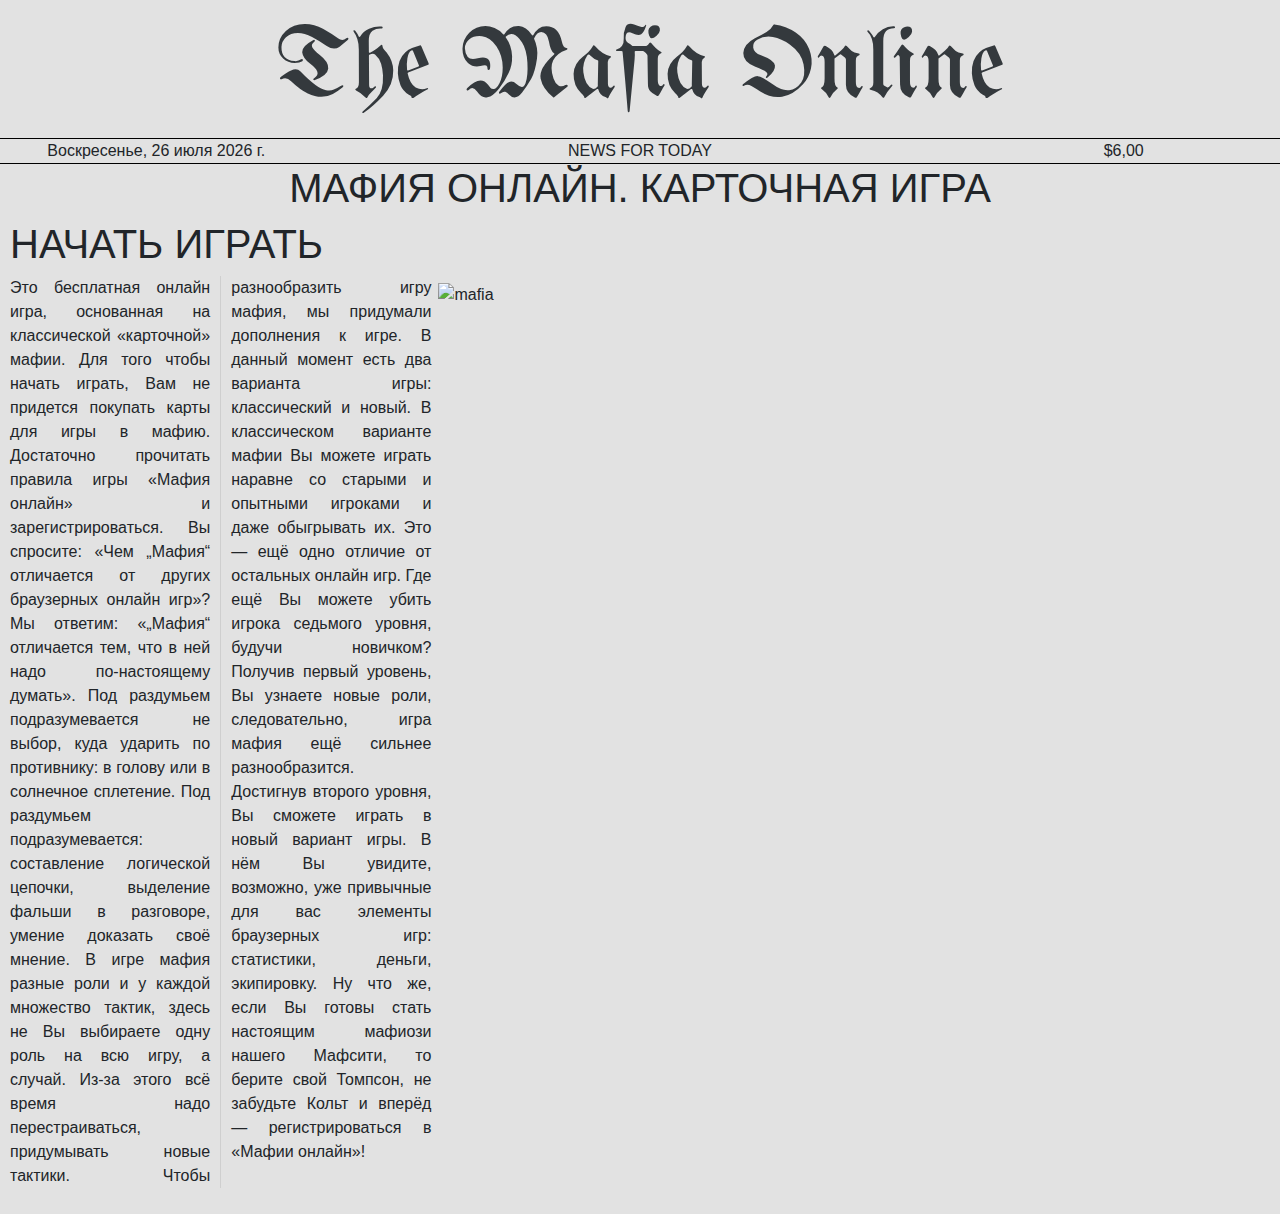
==== index.html @ 9be44670 "ДОбавил папку для картинок, также заминил библиотеку стилей переименовал файл хеад в старт гейм" ====
<!DOCTYPE html><!-- webref.ru сайт с тегами -->
<html lang="ru" xmlns:color="http://www.w3.org/1999/xhtml" xmlns="http://www.w3.org/1999/html">
<head>
	<title>Мафия Онлайн. Карточная игра.</title>
	<link rel="stylesheet" href="css/libs/bootstrap.min.css">
	<link rel="stylesheet" href="css/styles.css" type="text/css">
	<link rel="shortcut icon" href="favicon.ico" type="image/x-icon">
<!--	<link rel="shortcut icon" href="/images/favicon.png" type="image/png">-->
	<meta name="keywords" content="мафия, карточная игра, онлайн игра, играть, с друзьями, логическая, детектив, детективная, играть группой">
	<meta http-equiv="Content-type" content="text/html charset=utf-8">
	<meta http-equiv="X-UA-Compatable" content="IE=Edge">
</head>
<body>
<div class="newspaper">
	<div class="text_head" align="center">
	<h1>The Mafia Online</h1>
	</div>
	<div class="text-center">
		<div class="row">
			<div class="col-3 line_2">
				<script language="javascript" type="text/javascript">
					<!--
					var d = new Date();

					var day=new Array("Воскресенье","Понедельник","Вторник", "Среда","Четверг","Пятница","Суббота");

					var month=new Array("января","февраля","марта","апреля","мая","июня", "июля","августа","сентября","октября","ноября","декабря");

					document.write(day[d.getDay()]+", " +d.getDate()+ " " + month[d.getMonth()] + " " + d.getFullYear() + " г.");
					//-->
				</script>
			</div>
			<div  class="col line_2">
				<p class="">NEWS FOR TODAY</p>
			</div>
			<div class="col-3 line_2">
				<p>$6,00</p>
			</div>
		</div>
	</div>
	<div class="text-center">
		<h2>МАФИЯ ОНЛАЙН. КАРТОЧНАЯ ИГРА</h2>
	</div>
	<div>

		<h2 class="column" >НАЧАТЬ ИГРАТЬ</h2>
		<img src="img/mafia.png" width="66%" class="rightimg" align="center" alt="mafia">

		<p class="column" align="justify">

			Это бесплатная онлайн игра, основанная на классической «карточной» мафии. Для того чтобы начать играть, Вам не придется покупать карты для игры в мафию. Достаточно прочитать правила игры «Мафия онлайн» и зарегистрироваться.

			Вы спросите: «Чем „Мафия“ отличается от других браузерных онлайн игр»? Мы ответим: «„Мафия“ отличается тем, что в ней надо по-настоящему думать». Под раздумьем подразумевается не выбор, куда ударить по противнику: в голову или в солнечное сплетение. Под раздумьем подразумевается: составление логической цепочки, выделение фальши в разговоре, умение доказать своё мнение. В игре мафия разные роли и у каждой множество тактик, здесь не Вы выбираете одну роль на всю игру, а случай. Из-за этого всё время надо перестраиваться, придумывать новые тактики.

			Чтобы разнообразить игру мафия, мы придумали дополнения к игре.

			В данный момент есть два варианта игры: классический и новый. В классическом варианте мафии Вы можете играть наравне со старыми и опытными игроками и даже обыгрывать их. Это — ещё одно отличие от остальных онлайн игр. Где ещё Вы можете убить игрока седьмого уровня, будучи новичком? Получив первый уровень, Вы узнаете новые роли, следовательно, игра мафия ещё сильнее разнообразится. Достигнув второго уровня, Вы сможете играть в новый вариант игры. В нём Вы увидите, возможно, уже привычные для вас элементы браузерных игр: статистики, деньги, экипировку.

			Ну что же, если Вы готовы стать настоящим мафиози нашего Мафсити, то берите свой Томпсон, не забудьте Кольт и вперёд — регистрироваться в «Мафии онлайн»!
			</p>
	</div>
</div>
</body>
<footer>

</footer>
<script src="js/libs/jquery-3.4.1.min.js"></script>
<script src="js/main.js"></script>

</html>
---- css/styles.css ----
@import url(https://fonts.googleapis.com/css2?family=UnifrakturMaguntia&display=swap); /*готический*/
.newspaper {
	padding: 10px;
	background: #e2e2e2;
}
.line_2 {
	border-top: 1px solid #000;
	border-bottom: 1px solid #000;
	padding: 0;
}.line_2 p {
	margin: 0!important;
}
h1 {
	font-size: 250%;
	font-style: normal;
	font-family: UnifrakturMaguntia, cursive;
}
h2 {
	font-size: 250%;
	font-style: normal;
	font-family: Arial, sans-serif;

}
h3 {
	font-size: small;
	font-style: normal;
	font-family: "Arial";

}
.text_head {
	font-family: UnifrakturMaguntia, cursive;
	font-size: 250%;
	color: #34393d;
	/*background: #cfcfd0;*/
}
.button_game {
	align-items: center;
	width: 30%;
	height: 14%;
	/* background: #002752; */
	/* float: right; */
	position: absolute;
	top: 23%;
	right: 6%;
	/* padding: 5px; */
	border: solid 1px #0c5460;
}
.full {
	display: block;
	text-align: center;
	width: 100%;
	height: 100%;
}
.column {
	-webkit-column-width: 30%;
	-moz-column-width: 30%;
	column-width: 30%;
	-webkit-column-count: 2;
	-moz-column-count: 2;
	column-count: 2;
	-webkit-column-gap: 5%;
	-moz-column-gap: 5%;
	column-gap: 5%;
	-webkit-column-rule: 1px solid #cfcfcf;
	-moz-column-rule: 1px solid #cfcfcf;
	column-rule: 1px solid #cfcfcf;
}
.leftimg {
	float:left; /* Выравнивание по левому краю */
	margin: 7px 7px 7px 0; /* Отступы вокруг картинки */
}
.rightimg  {
	float: right; /* Выравнивание по правому краю  */
	margin: 7px 0 7px 7px; /* Отступы вокруг картинки */
}
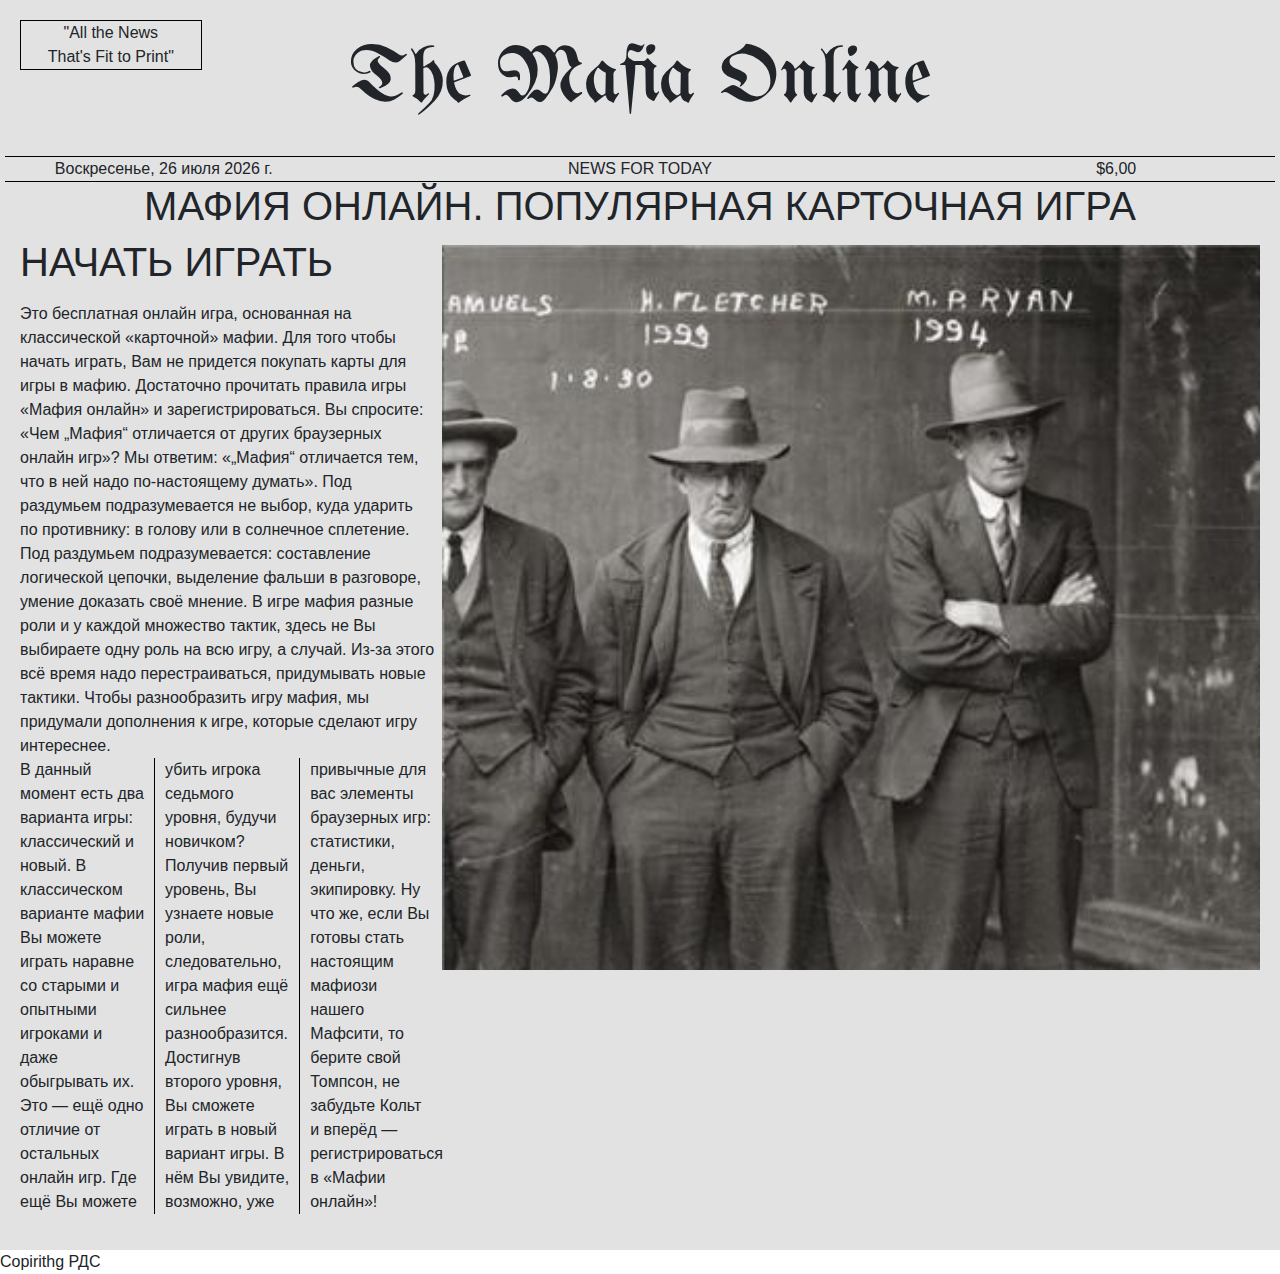
==== commit b40b2128: "немного стилей и картинка мафии" ====
--- a/index.html
+++ b/index.html
@@ -2,7 +2,7 @@
 <html lang="ru" xmlns:color="http://www.w3.org/1999/xhtml" xmlns="http://www.w3.org/1999/html">
 <head>
 	<title>Мафия Онлайн. Карточная игра.</title>
-	<link rel="stylesheet" href="css/libs/bootstrap.min.css">
+	<link rel="stylesheet" href="css/bootstrap.css">
 	<link rel="stylesheet" href="css/styles.css" type="text/css">
 	<link rel="shortcut icon" href="favicon.ico" type="image/x-icon">
 <!--	<link rel="shortcut icon" href="/images/favicon.png" type="image/png">-->
@@ -12,9 +12,17 @@
 </head>
 <body>
 <div class="newspaper">
-	<div class="text_head" align="center">
-	<h1>The Mafia Online</h1>
-	</div>
+	<div class="row">
+		<div class="col-2">
+			<p class="frame" align="center" valin size="50%">"All the News<br>That's Fit to Print"</p>
+		</div>
+		<div class="col">
+			<p class="col text_head" align="center">The Mafia Online</p>
+		</div>
+		<div class="col-2">
+			<p class="col-2"></p>
+		</div>
+	</div> <!--шапка-->
 	<div class="text-center">
 		<div class="row">
 			<div class="col-3 line_2">
@@ -37,34 +45,38 @@
 				<p>$6,00</p>
 			</div>
 		</div>
-	</div>
+	</div> <!--часы-->
 	<div class="text-center">
-		<h2>МАФИЯ ОНЛАЙН. КАРТОЧНАЯ ИГРА</h2>
+		<h2>МАФИЯ ОНЛАЙН. ПОПУЛЯРНАЯ КАРТОЧНАЯ ИГРА</h2>
 	</div>
 	<div>
 
-		<h2 class="column" >НАЧАТЬ ИГРАТЬ</h2>
-		<img src="img/mafia.png" width="66%" class="rightimg" align="center" alt="mafia">
 
-		<p class="column" align="justify">
+		<div>
+
+			<div><img src="img/mafia.png" width="66%" height="" class="rightimg" align="center" alt="mafia">
+			</div>
+			<h2>НАЧАТЬ ИГРАТЬ</h2>
+			<p class="jus"></p>
 
 			Это бесплатная онлайн игра, основанная на классической «карточной» мафии. Для того чтобы начать играть, Вам не придется покупать карты для игры в мафию. Достаточно прочитать правила игры «Мафия онлайн» и зарегистрироваться.
 
 			Вы спросите: «Чем „Мафия“ отличается от других браузерных онлайн игр»? Мы ответим: «„Мафия“ отличается тем, что в ней надо по-настоящему думать». Под раздумьем подразумевается не выбор, куда ударить по противнику: в голову или в солнечное сплетение. Под раздумьем подразумевается: составление логической цепочки, выделение фальши в разговоре, умение доказать своё мнение. В игре мафия разные роли и у каждой множество тактик, здесь не Вы выбираете одну роль на всю игру, а случай. Из-за этого всё время надо перестраиваться, придумывать новые тактики.
 
-			Чтобы разнообразить игру мафия, мы придумали дополнения к игре.
+				Чтобы разнообразить игру мафия, мы придумали дополнения к игре, которые сделают игру интереснее.</p.>
 
-			В данный момент есть два варианта игры: классический и новый. В классическом варианте мафии Вы можете играть наравне со старыми и опытными игроками и даже обыгрывать их. Это — ещё одно отличие от остальных онлайн игр. Где ещё Вы можете убить игрока седьмого уровня, будучи новичком? Получив первый уровень, Вы узнаете новые роли, следовательно, игра мафия ещё сильнее разнообразится. Достигнув второго уровня, Вы сможете играть в новый вариант игры. В нём Вы увидите, возможно, уже привычные для вас элементы браузерных игр: статистики, деньги, экипировку.
+			<p class="column jus" >В данный момент есть два варианта игры: классический и новый. В классическом варианте мафии Вы можете играть наравне со старыми и опытными игроками и даже обыгрывать их. Это — ещё одно отличие от остальных онлайн игр. Где ещё Вы можете убить игрока седьмого уровня, будучи новичком? Получив первый уровень, Вы узнаете новые роли, следовательно, игра мафия ещё сильнее разнообразится. Достигнув второго уровня, Вы сможете играть в новый вариант игры. В нём Вы увидите, возможно, уже привычные для вас элементы браузерных игр: статистики, деньги, экипировку.
 
 			Ну что же, если Вы готовы стать настоящим мафиози нашего Мафсити, то берите свой Томпсон, не забудьте Кольт и вперёд — регистрироваться в «Мафии онлайн»!
 			</p>
-	</div>
+		</div>
+	</div> <!--текст-->
 </div>
 </body>
 <footer>
+	Copirithg РДС
+</footer>
+<script src = "js/jquery.js"></script>
 
-</footer>
-<script src="js/libs/jquery-3.4.1.min.js"></script>
-<script src="js/main.js"></script>
-
+<script src = "js/bootstrap.js"></script>
 </html>
--- a/css/styles.css
+++ b/css/styles.css
@@ -1,6 +1,6 @@
 @import url(https://fonts.googleapis.com/css2?family=UnifrakturMaguntia&display=swap); /*готический*/
 .newspaper {
-	padding: 10px;
+	padding: 20px;
 	background: #e2e2e2;
 }
 .line_2 {
@@ -10,10 +10,15 @@
 }.line_2 p {
 	margin: 0!important;
 }
-h1 {
+ .frame {
+	 border: 1px solid #000000;
+	 padding: 0;
+	 margin: 0!important;
+ }
+h1_ {
 	font-size: 250%;
 	font-style: normal;
-	font-family: UnifrakturMaguntia, cursive;
+	font-family: Arial, sans-serif;
 }
 h2 {
 	font-size: 250%;
@@ -28,10 +33,9 @@
 
 }
 .text_head {
+	font-size: 500%;
+	font-style: normal;
 	font-family: UnifrakturMaguntia, cursive;
-	font-size: 250%;
-	color: #34393d;
-	/*background: #cfcfd0;*/
 }
 .button_game {
 	align-items: center;
@@ -55,22 +59,32 @@
 	-webkit-column-width: 30%;
 	-moz-column-width: 30%;
 	column-width: 30%;
-	-webkit-column-count: 2;
-	-moz-column-count: 2;
-	column-count: 2;
+	-webkit-column-count: 3;
+	-moz-column-count: 3;
+	column-count: 3;
 	-webkit-column-gap: 5%;
 	-moz-column-gap: 5%;
 	column-gap: 5%;
-	-webkit-column-rule: 1px solid #cfcfcf;
-	-moz-column-rule: 1px solid #cfcfcf;
-	column-rule: 1px solid #cfcfcf;
+	-webkit-column-rule: 1px solid #000000;
+	-moz-column-rule: 1px solid #000000;
+	column-rule: 1px solid #000000;
 }
 .leftimg {
 	float:left; /* Выравнивание по левому краю */
 	margin: 7px 7px 7px 0; /* Отступы вокруг картинки */
 }
 .rightimg  {
+	display: inline-block;
 	float: right; /* Выравнивание по правому краю  */
 	margin: 7px 0 7px 7px; /* Отступы вокруг картинки */
 }
+.pic_right {
+	position: relative; /* Абсолютное позиционирование */
+	top: 50%; /* Положение от верхнего края */
+	right: 15px; /* Положение от правого края */
+	line-height: 1px;
+}
+.jus {
+	align: justify
+}
 
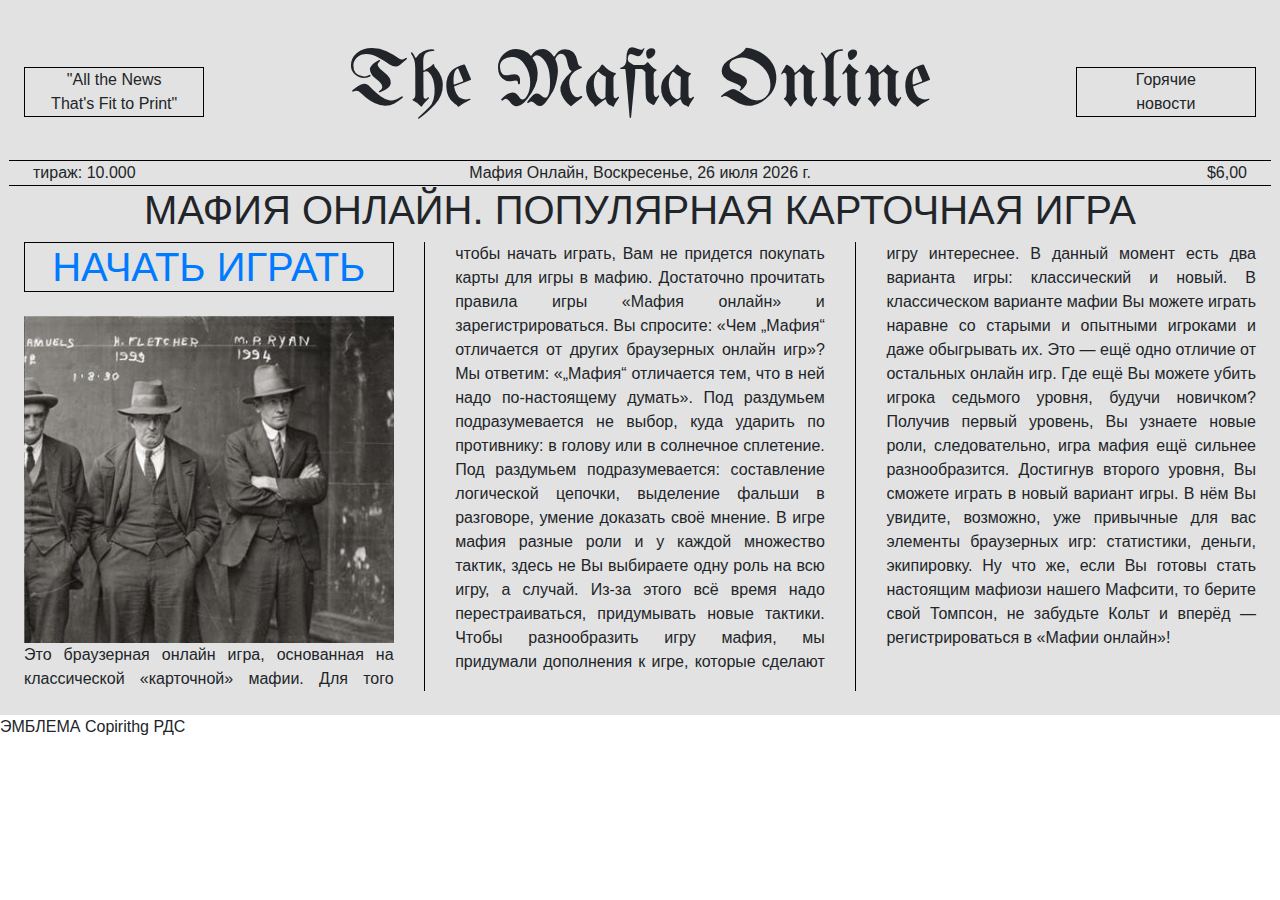
==== commit 74200bad: "додела столбцы и шапку" ====
--- a/index.html
+++ b/index.html
@@ -1,48 +1,42 @@
-<!DOCTYPE html><!-- webref.ru сайт с тегами -->
+<!DOCTYPE html>
 <html lang="ru" xmlns:color="http://www.w3.org/1999/xhtml" xmlns="http://www.w3.org/1999/html">
 <head>
 	<title>Мафия Онлайн. Карточная игра.</title>
-	<link rel="stylesheet" href="css/bootstrap.css">
+	<link rel="stylesheet" href="css/libs/bootstrap.min.css">
 	<link rel="stylesheet" href="css/styles.css" type="text/css">
 	<link rel="shortcut icon" href="favicon.ico" type="image/x-icon">
-<!--	<link rel="shortcut icon" href="/images/favicon.png" type="image/png">-->
 	<meta name="keywords" content="мафия, карточная игра, онлайн игра, играть, с друзьями, логическая, детектив, детективная, играть группой">
 	<meta http-equiv="Content-type" content="text/html charset=utf-8">
 	<meta http-equiv="X-UA-Compatable" content="IE=Edge">
 </head>
 <body>
-<div class="newspaper">
+<div class="newspaper p-4">
 	<div class="row">
-		<div class="col-2">
-			<p class="frame" align="center" valin size="50%">"All the News<br>That's Fit to Print"</p>
+		<div class="col-2 center">
+			<p class="frame" align="center" size="50%">"All the News<br>That's Fit to Print"</p>
 		</div>
 		<div class="col">
 			<p class="col text_head" align="center">The Mafia Online</p>
 		</div>
-		<div class="col-2">
-			<p class="col-2"></p>
+		<div class="col-2 center">
+			<p class="frame" align="center">Горячие <br> новости</p>
 		</div>
 	</div> <!--шапка-->
-	<div class="text-center">
+	<div>
 		<div class="row">
-			<div class="col-3 line_2">
+			<div class="col-3 line_2 pl-4">
+				<p class="">тираж: 10.000</p>
+			</div>
+			<div  class="col line_2" align="center">
 				<script language="javascript" type="text/javascript">
-					<!--
 					var d = new Date();
-
 					var day=new Array("Воскресенье","Понедельник","Вторник", "Среда","Четверг","Пятница","Суббота");
-
 					var month=new Array("января","февраля","марта","апреля","мая","июня", "июля","августа","сентября","октября","ноября","декабря");
-
-					document.write(day[d.getDay()]+", " +d.getDate()+ " " + month[d.getMonth()] + " " + d.getFullYear() + " г.");
-					//-->
+					document.write("Мафия Онлайн, "+day[d.getDay()]+", " +d.getDate()+ " " + month[d.getMonth()] + " " + d.getFullYear() + " г.");
 				</script>
 			</div>
-			<div  class="col line_2">
-				<p class="">NEWS FOR TODAY</p>
-			</div>
-			<div class="col-3 line_2">
-				<p>$6,00</p>
+			<div class="col-3 line_2 pr-4">
+				<p align="right">$6,00</p>
 			</div>
 		</div>
 	</div> <!--часы-->
@@ -50,33 +44,24 @@
 		<h2>МАФИЯ ОНЛАЙН. ПОПУЛЯРНАЯ КАРТОЧНАЯ ИГРА</h2>
 	</div>
 	<div>
+		<div class="column" >
+			<a href="start_game.html" class=""><h2 class="frame" align="center">НАЧАТЬ ИГРАТЬ</h2></a> <br>
 
-
-		<div>
-
-			<div><img src="img/mafia.png" width="66%" height="" class="rightimg" align="center" alt="mafia">
-			</div>
-			<h2>НАЧАТЬ ИГРАТЬ</h2>
-			<p class="jus"></p>
-
-			Это бесплатная онлайн игра, основанная на классической «карточной» мафии. Для того чтобы начать играть, Вам не придется покупать карты для игры в мафию. Достаточно прочитать правила игры «Мафия онлайн» и зарегистрироваться.
-
-			Вы спросите: «Чем „Мафия“ отличается от других браузерных онлайн игр»? Мы ответим: «„Мафия“ отличается тем, что в ней надо по-настоящему думать». Под раздумьем подразумевается не выбор, куда ударить по противнику: в голову или в солнечное сплетение. Под раздумьем подразумевается: составление логической цепочки, выделение фальши в разговоре, умение доказать своё мнение. В игре мафия разные роли и у каждой множество тактик, здесь не Вы выбираете одну роль на всю игру, а случай. Из-за этого всё время надо перестраиваться, придумывать новые тактики.
-
-				Чтобы разнообразить игру мафия, мы придумали дополнения к игре, которые сделают игру интереснее.</p.>
-
-			<p class="column jus" >В данный момент есть два варианта игры: классический и новый. В классическом варианте мафии Вы можете играть наравне со старыми и опытными игроками и даже обыгрывать их. Это — ещё одно отличие от остальных онлайн игр. Где ещё Вы можете убить игрока седьмого уровня, будучи новичком? Получив первый уровень, Вы узнаете новые роли, следовательно, игра мафия ещё сильнее разнообразится. Достигнув второго уровня, Вы сможете играть в новый вариант игры. В нём Вы увидите, возможно, уже привычные для вас элементы браузерных игр: статистики, деньги, экипировку.
-
-			Ну что же, если Вы готовы стать настоящим мафиози нашего Мафсити, то берите свой Томпсон, не забудьте Кольт и вперёд — регистрироваться в «Мафии онлайн»!
+			<img src="img/mafia.png" width="100%" height="" align="center" alt="mafia">
+			<p align="justify">
+				Это браузерная онлайн игра, основанная на классической «карточной» мафии. Для того чтобы начать играть, Вам не придется покупать карты для игры в мафию. Достаточно прочитать правила игры «Мафия онлайн» и зарегистрироваться.
+				Вы спросите: «Чем „Мафия“ отличается от других браузерных онлайн игр»? Мы ответим: «„Мафия“ отличается тем, что в ней надо по-настоящему думать». Под раздумьем подразумевается не выбор, куда ударить по противнику: в голову или в солнечное сплетение. Под раздумьем подразумевается: составление логической цепочки, выделение фальши в разговоре, умение доказать своё мнение. В игре мафия разные роли и у каждой множество тактик, здесь не Вы выбираете одну роль на всю игру, а случай. Из-за этого всё время надо перестраиваться, придумывать новые тактики.
+				Чтобы разнообразить игру мафия, мы придумали дополнения к игре, которые сделают игру интереснее.
+				В данный момент есть два варианта игры: классический и новый. В классическом варианте мафии Вы можете играть наравне со старыми и опытными игроками и даже обыгрывать их. Это — ещё одно отличие от остальных онлайн игр. Где ещё Вы можете убить игрока седьмого уровня, будучи новичком? Получив первый уровень, Вы узнаете новые роли, следовательно, игра мафия ещё сильнее разнообразится. Достигнув второго уровня, Вы сможете играть в новый вариант игры. В нём Вы увидите, возможно, уже привычные для вас элементы браузерных игр: статистики, деньги, экипировку.
+				Ну что же, если Вы готовы стать настоящим мафиози нашего Мафсити, то берите свой Томпсон, не забудьте Кольт и вперёд — регистрироваться в «Мафии онлайн»!
 			</p>
 		</div>
 	</div> <!--текст-->
 </div>
 </body>
 <footer>
-	Copirithg РДС
+	ЭМБЛЕМА Copirithg РДС
 </footer>
-<script src = "js/jquery.js"></script>
-
-<script src = "js/bootstrap.js"></script>
+<script src="js/libs/jquery-3.4.1.min.js"></script>
+<script src="js/main.js"></script>
 </html>
--- a/css/styles.css
+++ b/css/styles.css
@@ -7,8 +7,10 @@
 	border-top: 1px solid #000;
 	border-bottom: 1px solid #000;
 	padding: 0;
-}.line_2 p {
-	margin: 0!important;
+}
+.line_2 p {
+	margin-top: 0!important;
+	margin-bottom: 0!important;
 }
  .frame {
 	 border: 1px solid #000000;
@@ -84,7 +86,12 @@
 	right: 15px; /* Положение от правого края */
 	line-height: 1px;
 }
-.jus {
-	align: justify
-}
+.center {
+	position: relative;
+	margin: auto;
+	top: 0;
+	bottom: 0;
+	left: 0;
+	right: 0;
+ }
 
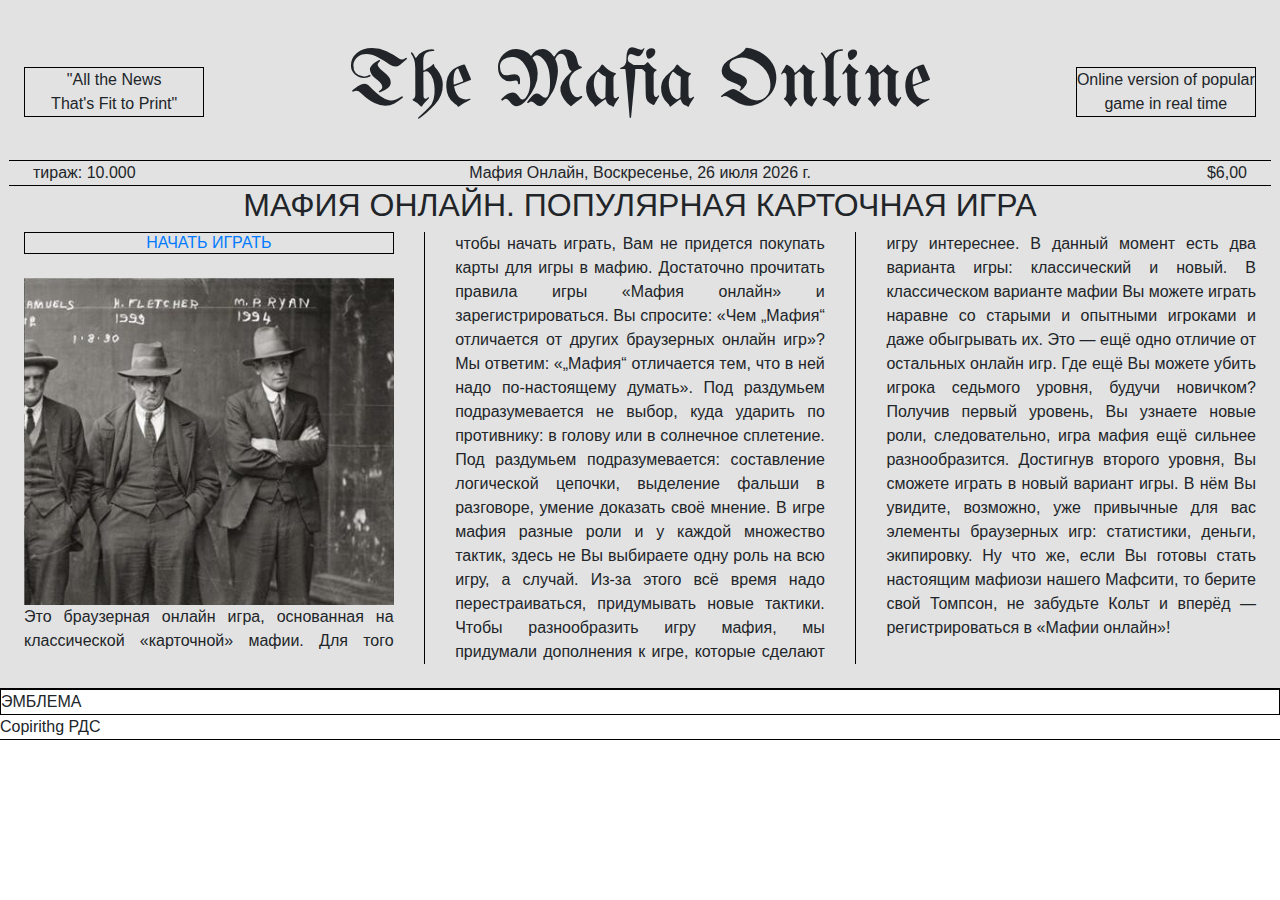
==== commit ada822e6: "доделал столбцы и шапку" ====
--- a/index.html
+++ b/index.html
@@ -8,6 +8,7 @@
 	<meta name="keywords" content="мафия, карточная игра, онлайн игра, играть, с друзьями, логическая, детектив, детективная, играть группой">
 	<meta http-equiv="Content-type" content="text/html charset=utf-8">
 	<meta http-equiv="X-UA-Compatable" content="IE=Edge">
+	<meta name="viewport" content="width=device-width, initial-scale=1, shrink-to-fit=no">
 </head>
 <body>
 <div class="newspaper p-4">
@@ -19,7 +20,7 @@
 			<p class="col text_head" align="center">The Mafia Online</p>
 		</div>
 		<div class="col-2 center">
-			<p class="frame" align="center">Горячие <br> новости</p>
+			<p class="frame" align="center">Online version of popular game in real time</p>
 		</div>
 	</div> <!--шапка-->
 	<div>
@@ -41,7 +42,7 @@
 		</div>
 	</div> <!--часы-->
 	<div class="text-center">
-		<h2>МАФИЯ ОНЛАЙН. ПОПУЛЯРНАЯ КАРТОЧНАЯ ИГРА</h2>
+		<h1>МАФИЯ ОНЛАЙН. ПОПУЛЯРНАЯ КАРТОЧНАЯ ИГРА</h1>
 	</div>
 	<div>
 		<div class="column" >
@@ -58,10 +59,15 @@
 		</div>
 	</div> <!--текст-->
 </div>
-</body>
-<footer>
-	ЭМБЛЕМА Copirithg РДС
-</footer>
 <script src="js/libs/jquery-3.4.1.min.js"></script>
 <script src="js/main.js"></script>
+</body>
+<footer class="line_2">
+	<div class="frame" size="">
+		ЭМБЛЕМА
+	</div>
+	<div>
+		Copirithg РДС
+	</div>
+</footer>
 </html>
--- a/css/styles.css
+++ b/css/styles.css
@@ -17,13 +17,13 @@
 	 padding: 0;
 	 margin: 0!important;
  }
-h1_ {
-	font-size: 250%;
+h1 {
+	font-size: xx-large;
 	font-style: normal;
 	font-family: Arial, sans-serif;
 }
 h2 {
-	font-size: 250%;
+	font-size: medium;
 	font-style: normal;
 	font-family: Arial, sans-serif;
 
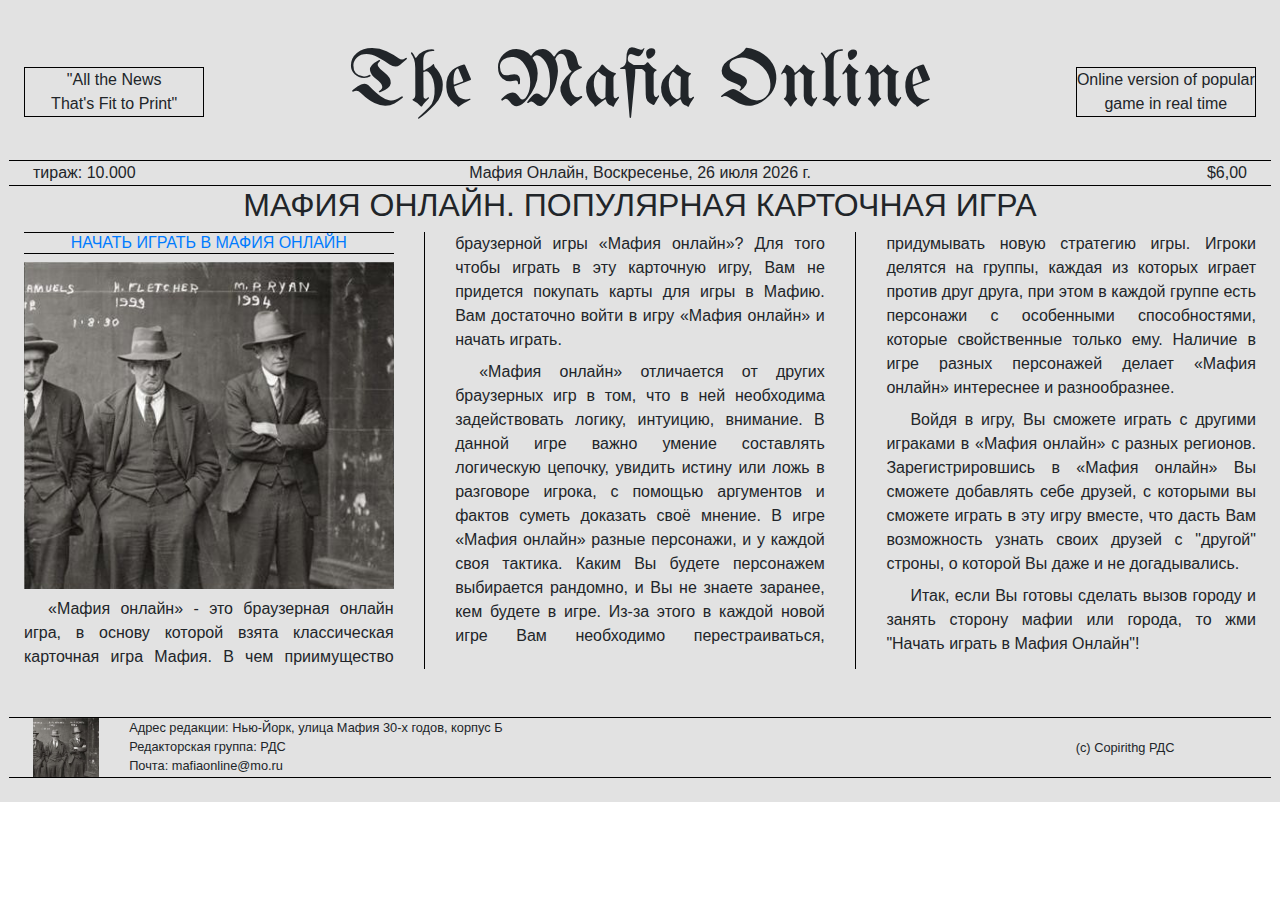
==== commit c3b4897c: "добавил в стили оформление колонок текста сделал footer" ====
--- a/index.html
+++ b/index.html
@@ -6,9 +6,9 @@
 	<link rel="stylesheet" href="css/styles.css" type="text/css">
 	<link rel="shortcut icon" href="favicon.ico" type="image/x-icon">
 	<meta name="keywords" content="мафия, карточная игра, онлайн игра, играть, с друзьями, логическая, детектив, детективная, играть группой">
-	<meta http-equiv="Content-type" content="text/html charset=utf-8">
-	<meta http-equiv="X-UA-Compatable" content="IE=Edge">
-	<meta name="viewport" content="width=device-width, initial-scale=1, shrink-to-fit=no">
+	<meta http-equiv="Content-type" content="text/html" charset="utf-8">
+	<meta name="viewport" content="width=device-width, initial-scale=1.0,, maximum-scale=1.0, minimum-scale=1.0, shrink-to-fit=no, user-scalable=no">
+    <meta http-equiv="X-UA-Compatible" content="ie=edge">
 </head>
 <body>
 <div class="newspaper p-4">
@@ -45,29 +45,60 @@
 		<h1>МАФИЯ ОНЛАЙН. ПОПУЛЯРНАЯ КАРТОЧНАЯ ИГРА</h1>
 	</div>
 	<div>
-		<div class="column" >
-			<a href="start_game.html" class=""><h2 class="frame" align="center">НАЧАТЬ ИГРАТЬ</h2></a> <br>
+		<div class="column text_col" align="justify">
+			<a href="start_game.html" class=""><h2 class="line_2" align="center">НАЧАТЬ ИГРАТЬ В МАФИЯ ОНЛАЙН</h2></a>
 
-			<img src="img/mafia.png" width="100%" height="" align="center" alt="mafia">
-			<p align="justify">
-				Это браузерная онлайн игра, основанная на классической «карточной» мафии. Для того чтобы начать играть, Вам не придется покупать карты для игры в мафию. Достаточно прочитать правила игры «Мафия онлайн» и зарегистрироваться.
-				Вы спросите: «Чем „Мафия“ отличается от других браузерных онлайн игр»? Мы ответим: «„Мафия“ отличается тем, что в ней надо по-настоящему думать». Под раздумьем подразумевается не выбор, куда ударить по противнику: в голову или в солнечное сплетение. Под раздумьем подразумевается: составление логической цепочки, выделение фальши в разговоре, умение доказать своё мнение. В игре мафия разные роли и у каждой множество тактик, здесь не Вы выбираете одну роль на всю игру, а случай. Из-за этого всё время надо перестраиваться, придумывать новые тактики.
-				Чтобы разнообразить игру мафия, мы придумали дополнения к игре, которые сделают игру интереснее.
-				В данный момент есть два варианта игры: классический и новый. В классическом варианте мафии Вы можете играть наравне со старыми и опытными игроками и даже обыгрывать их. Это — ещё одно отличие от остальных онлайн игр. Где ещё Вы можете убить игрока седьмого уровня, будучи новичком? Получив первый уровень, Вы узнаете новые роли, следовательно, игра мафия ещё сильнее разнообразится. Достигнув второго уровня, Вы сможете играть в новый вариант игры. В нём Вы увидите, возможно, уже привычные для вас элементы браузерных игр: статистики, деньги, экипировку.
-				Ну что же, если Вы готовы стать настоящим мафиози нашего Мафсити, то берите свой Томпсон, не забудьте Кольт и вперёд — регистрироваться в «Мафии онлайн»!
-			</p>
+			<img src="img/mafia.png" width="100%" align="center" alt="mafia">
+			<p>
+				«Мафия онлайн» - это браузерная онлайн игра, в основу которой взята классическая
+				карточная игра Мафия. В чем приимущество браузерной игры «Мафия онлайн»?
+				Для того чтобы играть в эту карточную игру, Вам не придется покупать карты для
+				игры в Мафию. Вам достаточно войти в игру «Мафия онлайн» и начать играть.
+            </p>
+            <p>
+                «Мафия онлайн» отличается от других браузерных игр в том, что в ней необходима
+                задействовать логику, интуицию, внимание. В данной игре важно умение составлять
+                логическую цепочку, увидить истину или ложь в разговоре игрока, с помощью
+                аргументов и фактов суметь доказать своё мнение. В игре «Мафия онлайн» разные
+                персонажи, и у каждой своя тактика. Каким Вы будете персонажем выбирается
+                рандомно, и Вы не знаете заранее, кем будете в игре. Из-за этого в каждой новой игре Вам
+                необходимо перестраиваться, придумывать новую стратегию игры. Игроки делятся на группы,
+                каждая из которых играет против друг друга, при этом в каждой группе есть персонажи с
+                особенными способностями, которые свойственные только ему. Наличие в игре разных персонажей
+                делает «Мафия онлайн» интереснее и разнообразнее.
+            </p>
+
+            <p>
+                Войдя в игру, Вы сможете играть с другими играками в «Мафия онлайн» с разных регионов.
+                Зарегистрировшись в «Мафия онлайн» Вы сможете добавлять себе друзей, с которыми вы сможете
+                играть в эту игру вместе, что дасть Вам возможность узнать своих друзей с "другой" строны,
+                о которой Вы даже и не догадывались.
+            </p>
+            <p>
+                Итак, если Вы готовы сделать вызов городу и занять сторону мафии или города,
+                то жми "Начать играть в Мафия Онлайн"!
+            </p>
 		</div>
 	</div> <!--текст-->
 </div>
 <script src="js/libs/jquery-3.4.1.min.js"></script>
 <script src="js/main.js"></script>
 </body>
-<footer class="line_2">
-	<div class="frame" size="">
-		ЭМБЛЕМА
-	</div>
-	<div>
-		Copirithg РДС
-	</div>
+<footer class="newspaper p-4">
+    <div class="line_2 row small">
+	    <div class="col-1 pl-4 center">
+            <img src="img/mafia.png" width="100%" height="" alt="ЭМБЛЕМА">
+	    </div>
+        <div class="col">
+            <p>
+				Адрес редакции: Нью-Йорк, улица Мафия 30-х годов, корпус Б<br>
+				Редакторская группа: РДС<br>
+				Почта: mafiaonline@mo.ru
+			</p>
+        </div>
+	    <div class="col-2 center">
+		    <p>(c) Copirithg РДС</p>
+	    </div>
+    </div>
 </footer>
 </html>
--- a/css/styles.css
+++ b/css/styles.css
@@ -94,4 +94,9 @@
 	left: 0;
 	right: 0;
  }
-
+.text_col p{
+	margin-top: 0.5em; /* Отступ сверху */
+	margin-bottom: 0em; /* Отступ снизу */
+	text-indent: 1.5em; /* Отступ первой строки */
+	text-align: justify; /* Выравнивание по ширине */
+}
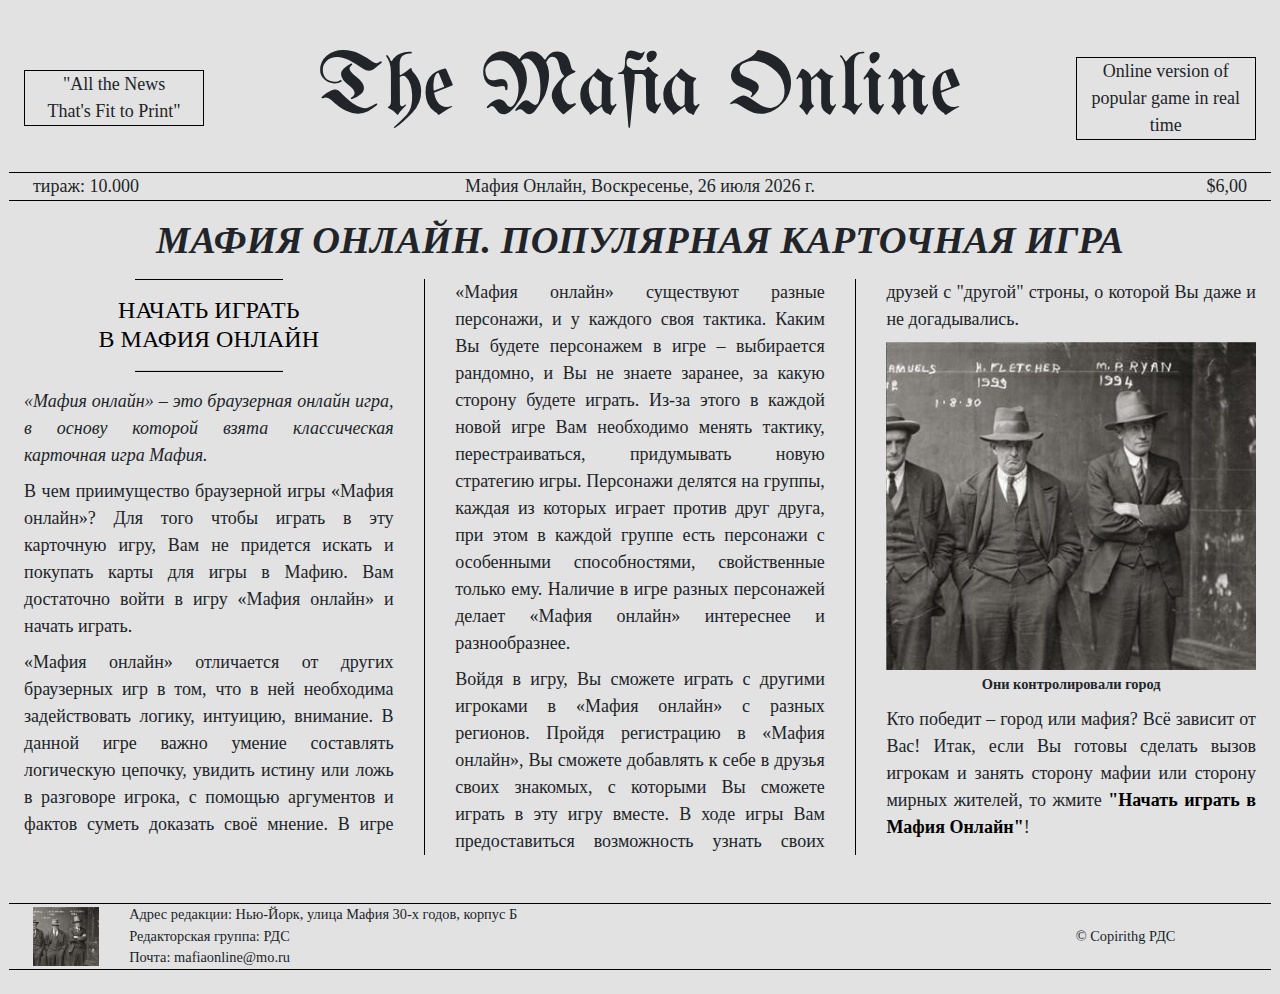
==== commit d6905a6c: "добавил в стили оформление колонок, оформил переход на следующую страницу" ====
--- a/index.html
+++ b/index.html
@@ -1,5 +1,6 @@
 <!DOCTYPE html>
-<html lang="ru" xmlns:color="http://www.w3.org/1999/xhtml" xmlns="http://www.w3.org/1999/html">
+<html lang="ru" xmlns:color="http://www.w3.org/1999/xhtml" xmlns="http://www.w3.org/1999/html"
+	  xmlns="http://www.w3.org/1999/html">
 <head>
 	<title>Мафия Онлайн. Карточная игра.</title>
 	<link rel="stylesheet" href="css/libs/bootstrap.min.css">
@@ -14,10 +15,15 @@
 <div class="newspaper p-4">
 	<div class="row">
 		<div class="col-2 center">
-			<p class="frame" align="center" size="50%">"All the News<br>That's Fit to Print"</p>
+			<p class="frame" align="center" size="50%">
+				"All the News<br>
+				That's Fit to Print"
+			</p>
 		</div>
 		<div class="col">
-			<p class="col text_head" align="center">The Mafia Online</p>
+			<p class="col text_head" align="center">
+				The Mafia Online
+			</p>
 		</div>
 		<div class="col-2 center">
 			<p class="frame" align="center">Online version of popular game in real time</p>
@@ -42,41 +48,55 @@
 		</div>
 	</div> <!--часы-->
 	<div class="text-center">
-		<h1>МАФИЯ ОНЛАЙН. ПОПУЛЯРНАЯ КАРТОЧНАЯ ИГРА</h1>
+		<h1><i><b><big>МАФИЯ ОНЛАЙН. ПОПУЛЯРНАЯ КАРТОЧНАЯ ИГРА</big></b></i></h1>
 	</div>
 	<div>
 		<div class="column text_col" align="justify">
-			<a href="start_game.html" class=""><h2 class="line_2" align="center">НАЧАТЬ ИГРАТЬ В МАФИЯ ОНЛАЙН</h2></a>
-
-			<img src="img/mafia.png" width="100%" align="center" alt="mafia">
+			<div>
+				<hr class="hr_top">
+				<h2 class="text-center">
+					<a href="start_game.html" class="link_black">НАЧАТЬ ИГРАТЬ<br> В МАФИЯ ОНЛАЙН</a>
+				</h2>
+				<hr class="hr_bot">
+			</div>
+<!--			<img src="img/mafia.png" width="100%" align="center" alt="mafia">-->
+			<p class="font-italic">
+				«Мафия онлайн» &ndash; это браузерная онлайн игра, в основу которой взята классическая
+				карточная игра Мафия.
+			</p>
 			<p>
-				«Мафия онлайн» - это браузерная онлайн игра, в основу которой взята классическая
-				карточная игра Мафия. В чем приимущество браузерной игры «Мафия онлайн»?
-				Для того чтобы играть в эту карточную игру, Вам не придется покупать карты для
-				игры в Мафию. Вам достаточно войти в игру «Мафия онлайн» и начать играть.
+				В чем приимущество браузерной игры «Мафия онлайн»?
+				Для того чтобы играть в эту карточную игру, Вам не придется искать и покупать
+				карты для игры в Мафию. Вам достаточно войти в игру «Мафия онлайн» и начать
+				играть.
             </p>
             <p>
                 «Мафия онлайн» отличается от других браузерных игр в том, что в ней необходима
                 задействовать логику, интуицию, внимание. В данной игре важно умение составлять
                 логическую цепочку, увидить истину или ложь в разговоре игрока, с помощью
-                аргументов и фактов суметь доказать своё мнение. В игре «Мафия онлайн» разные
-                персонажи, и у каждой своя тактика. Каким Вы будете персонажем выбирается
-                рандомно, и Вы не знаете заранее, кем будете в игре. Из-за этого в каждой новой игре Вам
-                необходимо перестраиваться, придумывать новую стратегию игры. Игроки делятся на группы,
-                каждая из которых играет против друг друга, при этом в каждой группе есть персонажи с
-                особенными способностями, которые свойственные только ему. Наличие в игре разных персонажей
-                делает «Мафия онлайн» интереснее и разнообразнее.
-            </p>
-
-            <p>
-                Войдя в игру, Вы сможете играть с другими играками в «Мафия онлайн» с разных регионов.
-                Зарегистрировшись в «Мафия онлайн» Вы сможете добавлять себе друзей, с которыми вы сможете
-                играть в эту игру вместе, что дасть Вам возможность узнать своих друзей с "другой" строны,
-                о которой Вы даже и не догадывались.
+                аргументов и фактов суметь доказать своё мнение. В игре «Мафия онлайн» существуют разные
+                персонажи, и у каждого своя тактика. Каким Вы будете персонажем в игре &ndash;
+				выбирается рандомно, и Вы не знаете заранее, за какую сторону будете играть.
+				Из-за этого в каждой новой игре Вам необходимо менять тактику, перестраиваться,
+				придумывать новую стратегию игры. Персонажи делятся на группы, каждая из
+				которых играет против друг друга, при этом в каждой группе есть персонажи с
+				особенными способностями, свойственные только ему. Наличие в игре разных
+				персонажей делает «Мафия онлайн» интереснее и разнообразнее.
             </p>
             <p>
-                Итак, если Вы готовы сделать вызов городу и занять сторону мафии или города,
-                то жми "Начать играть в Мафия Онлайн"!
+                Войдя в игру, Вы сможете играть с другими игроками в «Мафия онлайн» с разных
+				регионов. Пройдя регистрацию в «Мафия онлайн», Вы сможете добавлять к себе в друзья своих знакомых,
+				с которыми Вы сможете играть в эту игру вместе. В ходе игры Вам предоставиться возможность
+				узнать своих друзей с "другой" строны, о которой Вы даже и не догадывались.
+            </p>
+			<div>
+				<img src="img/mafia.png" width="100%" align="center" alt="mafia">
+				<p id="center"><small><b>Они контролировали город</b></small></p>
+			</div>
+            <p>
+				Кто победит &ndash; город или мафия? Всё зависит от Вас!
+				Итак, если Вы готовы сделать вызов игрокам и занять сторону мафии или сторону мирных жителей,
+				то жмите <a href="start_game.html" class="link_black"><b>"Начать играть в Мафия Онлайн"</b></a>!
             </p>
 		</div>
 	</div> <!--текст-->
@@ -97,7 +117,7 @@
 			</p>
         </div>
 	    <div class="col-2 center">
-		    <p>(c) Copirithg РДС</p>
+		    <p>&copy; Copirithg РДС</p>
 	    </div>
     </div>
 </footer>
--- a/css/styles.css
+++ b/css/styles.css
@@ -1,55 +1,56 @@
+/*@media screen and (max-width: 1280px) { div.contentblock {width: 1200px;} }*/
+/*@media screen and (max-width: 1140px) { div.contentblock {width: 1024px;} }*/
+/*@media screen and (max-width: 992px) { div.contentblock {width: 970px;} }*/
+/*@media screen and (max-width: 800px) { div.contentblock {width: 640px;} }*/
+/*@media screen and (max-width: 640px) { div.contentblock {width: 400px;} }*/
 @import url(https://fonts.googleapis.com/css2?family=UnifrakturMaguntia&display=swap); /*готический*/
 .newspaper {
 	padding: 20px;
 	background: #e2e2e2;
+	font-style: normal;
+	font-family: "Times New Roman", sans-serif;
+	font-size: large;
 }
 .line_2 {
 	border-top: 1px solid #000;
 	border-bottom: 1px solid #000;
 	padding: 0;
 }
+.hr_top {
+	margin-top: 0;
+	line-height: normal;
+	border-top: 1px solid #000;
+	width: 40%;
+}
+.hr_bot {
+	line-height: normal;
+	border-bottom: 1px solid #000;
+	width: 40%;
+}
 .line_2 p {
 	margin-top: 0!important;
 	margin-bottom: 0!important;
 }
- .frame {
+.frame {
 	 border: 1px solid #000000;
 	 padding: 0;
 	 margin: 0!important;
  }
 h1 {
 	font-size: xx-large;
-	font-style: normal;
-	font-family: Arial, sans-serif;
+	margin-top: 0.5em;
+	margin-bottom: 0.5em;
 }
 h2 {
-	font-size: medium;
-	font-style: normal;
-	font-family: Arial, sans-serif;
-
+	font-size: x-large;
 }
 h3 {
-	font-size: small;
-	font-style: normal;
-	font-family: "Arial";
-
+	font-size: large;
 }
 .text_head {
-	font-size: 500%;
+	font-size: 66pt;
 	font-style: normal;
 	font-family: UnifrakturMaguntia, cursive;
-}
-.button_game {
-	align-items: center;
-	width: 30%;
-	height: 14%;
-	/* background: #002752; */
-	/* float: right; */
-	position: absolute;
-	top: 23%;
-	right: 6%;
-	/* padding: 5px; */
-	border: solid 1px #0c5460;
 }
 .full {
 	display: block;
@@ -94,9 +95,34 @@
 	left: 0;
 	right: 0;
  }
+#center {
+	text-align: center;
+	margin: auto;
+}
 .text_col p{
 	margin-top: 0.5em; /* Отступ сверху */
-	margin-bottom: 0em; /* Отступ снизу */
-	text-indent: 1.5em; /* Отступ первой строки */
+	margin-bottom: 0.5em; /* Отступ снизу */
+	/*text-indent: 1.5em; !* Отступ первой строки *!*/
 	text-align: justify; /* Выравнивание по ширине */
 }
+a.link_black {
+	color: #000000; /* Цвет ссылок */
+	text-decoration: none; /* Отменяем подчеркивание у ссылки */
+}
+a:visited.link_black {
+	color: #000000; /* Цвет посещенных ссылок */
+	font-weight: bold;
+	text-decoration: none; /* Отменяем подчеркивание у ссылки */
+}
+a:active.link_black {
+	color: #5b514e; /* Цвет активной ссылки */
+	font-weight: bold;
+	text-decoration: none; /* Отменяем подчеркивание у ссылки */
+}
+a:hover.link_black {
+	color: #000000; /* Цвет ссылки при наведении */
+	font-weight: bold; /* Жирное начертание */
+	text-decoration: none; /* Отменяем подчеркивание у ссылки */
+	background: #bfbfbf; /* Цвет фона */
+}
+
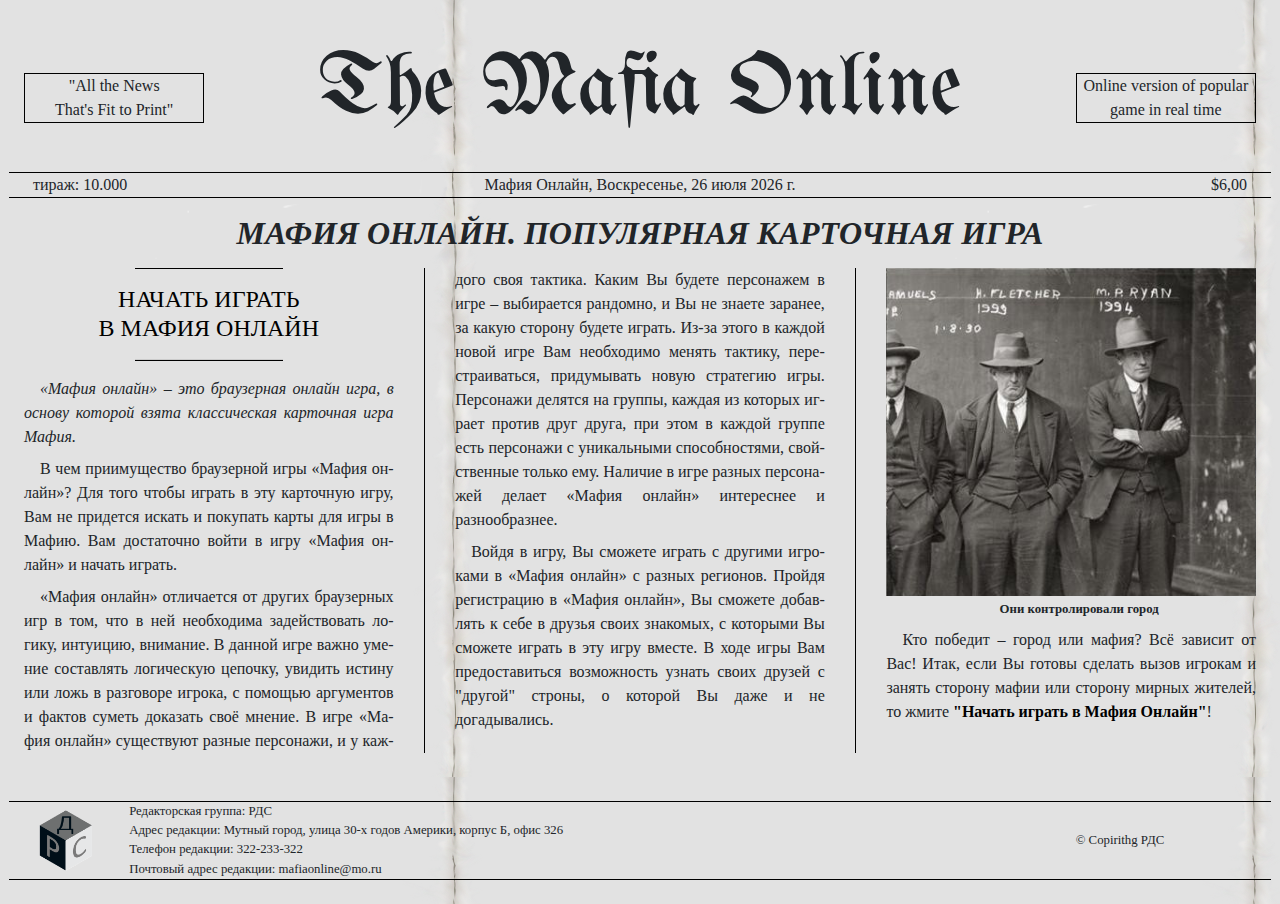
==== commit 0cadd428: "сделал карту персонажа" ====
--- a/index.html
+++ b/index.html
@@ -5,14 +5,15 @@
 	<title>Мафия Онлайн. Карточная игра.</title>
 	<link rel="stylesheet" href="css/libs/bootstrap.min.css">
 	<link rel="stylesheet" href="css/styles.css" type="text/css">
-	<link rel="shortcut icon" href="favicon.ico" type="image/x-icon">
+	<link rel="shor" href="">
+	<link rel="shortcut icon" href="favicon.png" type="image/png">
 	<meta name="keywords" content="мафия, карточная игра, онлайн игра, играть, с друзьями, логическая, детектив, детективная, играть группой">
 	<meta http-equiv="Content-type" content="text/html" charset="utf-8">
 	<meta name="viewport" content="width=device-width, initial-scale=1.0,, maximum-scale=1.0, minimum-scale=1.0, shrink-to-fit=no, user-scalable=no">
     <meta http-equiv="X-UA-Compatible" content="ie=edge">
 </head>
 <body>
-<div class="newspaper p-4">
+<div class="newspaper p-4 fon_skladka">
 	<div class="row">
 		<div class="col-2 center">
 			<p class="frame" align="center" size="50%">
@@ -48,10 +49,10 @@
 		</div>
 	</div> <!--часы-->
 	<div class="text-center">
-		<h1><i><b><big>МАФИЯ ОНЛАЙН. ПОПУЛЯРНАЯ КАРТОЧНАЯ ИГРА</big></b></i></h1>
+		<h1><i><b>МАФИЯ ОНЛАЙН. ПОПУЛЯРНАЯ КАРТОЧНАЯ ИГРА</b></i></h1>
 	</div>
 	<div>
-		<div class="column text_col" align="justify">
+		<div class="column_3 text_col" align="justify">
 			<div>
 				<hr class="hr_top">
 				<h2 class="text-center">
@@ -80,7 +81,7 @@
 				Из-за этого в каждой новой игре Вам необходимо менять тактику, перестраиваться,
 				придумывать новую стратегию игры. Персонажи делятся на группы, каждая из
 				которых играет против друг друга, при этом в каждой группе есть персонажи с
-				особенными способностями, свойственные только ему. Наличие в игре разных
+				уникальными способностями, свойственные только ему. Наличие в игре разных
 				персонажей делает «Мафия онлайн» интереснее и разнообразнее.
             </p>
             <p>
@@ -101,24 +102,25 @@
 		</div>
 	</div> <!--текст-->
 </div>
+<footer class="newspaper p-4 fon_skladka">
+	<div class="line_2 row small">
+		<div class="col-1 pl-4 center">
+			<img src="img/logotype.png" width="100%" height="" alt="логотип">
+		</div>
+		<div class="col">
+			<p>
+				Редакторская группа: РДС<br>
+				Адрес редакции: Мутный город, улица 30-х годов Америки, корпус Б, офис 326<br>
+				Телефон редакции: 322-233-322<br>
+				Почтовый адрес редакции: mafiaonline@mo.ru
+			</p>
+		</div>
+		<div class="col-2 center">
+			<p>&copy; Copirithg РДС</p>
+		</div>
+	</div>
+</footer>
 <script src="js/libs/jquery-3.4.1.min.js"></script>
 <script src="js/main.js"></script>
 </body>
-<footer class="newspaper p-4">
-    <div class="line_2 row small">
-	    <div class="col-1 pl-4 center">
-            <img src="img/mafia.png" width="100%" height="" alt="ЭМБЛЕМА">
-	    </div>
-        <div class="col">
-            <p>
-				Адрес редакции: Нью-Йорк, улица Мафия 30-х годов, корпус Б<br>
-				Редакторская группа: РДС<br>
-				Почта: mafiaonline@mo.ru
-			</p>
-        </div>
-	    <div class="col-2 center">
-		    <p>&copy; Copirithg РДС</p>
-	    </div>
-    </div>
-</footer>
 </html>
--- a/css/styles.css
+++ b/css/styles.css
@@ -1,15 +1,48 @@
-/*@media screen and (max-width: 1280px) { div.contentblock {width: 1200px;} }*/
-/*@media screen and (max-width: 1140px) { div.contentblock {width: 1024px;} }*/
-/*@media screen and (max-width: 992px) { div.contentblock {width: 970px;} }*/
-/*@media screen and (max-width: 800px) { div.contentblock {width: 640px;} }*/
-/*@media screen and (max-width: 640px) { div.contentblock {width: 400px;} }*/
 @import url(https://fonts.googleapis.com/css2?family=UnifrakturMaguntia&display=swap); /*готический*/
+@font-face {
+	font-family: "Nexa Script Thin"; /* Гарнитура шрифта */
+	src: url("../fonts/Nexa Script Thin.ttf"); /* Для IE5-8 */
+	src: local(Nexa Script Thin), url("../fonts/Nexa Script Thin.ttf"); /* Для остальных браузеров */
+}
+@import url(color.css) screen and (color);
+
+@media screen and (max-width: 1280px) { div.contentblock {width: 1200px;} }
+@media screen and (max-width: 1140px) { div.contentblock {width: 1024px;} }
+@media screen and (max-width: 1024px) { div.contentblock {width: 970px;} }
+@media screen and (max-width: 800px) { div.contentblock {width: 640px;} }
+@media screen and (max-width: 640px) { div.contentblock {width: 400px;} }
+@media screen and (max-width: 480px) { div.contentblock {width: 400px;} }
 .newspaper {
 	padding: 20px;
 	background: #e2e2e2;
 	font-style: normal;
-	font-family: "Times New Roman", sans-serif;
-	font-size: large;
+	font-family: Georgia;
+	font-size: medium;
+}
+.text_head {
+	font-size: 66pt;
+	font-style: normal;
+	font-family: UnifrakturMaguntia, cursive;
+}
+.card_tip {
+	padding: 20px;
+	/*margin: 0;*/
+	margin-top: 5px;
+	background-image: url("../img/card.png");
+	font-style: normal;
+	font-family: Arial,;
+	font-size: 19pt;
+	line-height: 1em;
+}
+.card_hend {
+	padding: 20px;
+	/*margin-top: 6px;*/
+	background-image: url("../img/card.png");
+	font-style: normal;
+	font-family: Nexa Script Thin;
+	font-size: 25pt;
+	color: #6f326f;
+	line-height: 1em;
 }
 .line_2 {
 	border-top: 1px solid #000;
@@ -21,6 +54,11 @@
 	line-height: normal;
 	border-top: 1px solid #000;
 	width: 40%;
+}
+.hr_100 {
+	margin-top: 0;
+	line-height: normal;
+	border-top: 1px solid #000;
 }
 .hr_bot {
 	line-height: normal;
@@ -47,18 +85,26 @@
 h3 {
 	font-size: large;
 }
-.text_head {
-	font-size: 66pt;
-	font-style: normal;
-	font-family: UnifrakturMaguntia, cursive;
-}
 .full {
 	display: block;
 	text-align: center;
 	width: 100%;
 	height: 100%;
 }
-.column {
+.column_2 {
+	-webkit-column-width: 40%;
+	-moz-column-width: 40%;
+	column-width: 40%;
+	-webkit-column-count: 2;
+	-moz-column-count: 2;
+	column-count: 2;
+	-webkit-column-gap: 5%;
+	-moz-column-gap: 5%;
+	column-gap: 5%;
+	-webkit-column-rule: 1px solid #000000;
+	-moz-column-rule: 1px solid #000000;
+	column-rule: 1px solid #000000;
+}.column_3 {
 	-webkit-column-width: 30%;
 	-moz-column-width: 30%;
 	column-width: 30%;
@@ -72,21 +118,6 @@
 	-moz-column-rule: 1px solid #000000;
 	column-rule: 1px solid #000000;
 }
-.leftimg {
-	float:left; /* Выравнивание по левому краю */
-	margin: 7px 7px 7px 0; /* Отступы вокруг картинки */
-}
-.rightimg  {
-	display: inline-block;
-	float: right; /* Выравнивание по правому краю  */
-	margin: 7px 0 7px 7px; /* Отступы вокруг картинки */
-}
-.pic_right {
-	position: relative; /* Абсолютное позиционирование */
-	top: 50%; /* Положение от верхнего края */
-	right: 15px; /* Положение от правого края */
-	line-height: 1px;
-}
 .center {
 	position: relative;
 	margin: auto;
@@ -95,15 +126,32 @@
 	left: 0;
 	right: 0;
  }
+.shtamp {
+	position: absolute;
+	margin: auto;
+	top: 0px;
+	right: 15px;
+	/*bottom: 0;*/
+	/*left: 0;*/
+ }
 #center {
 	text-align: center;
 	margin: auto;
 }
-.text_col p{
+.text_col p {
 	margin-top: 0.5em; /* Отступ сверху */
 	margin-bottom: 0.5em; /* Отступ снизу */
-	/*text-indent: 1.5em; !* Отступ первой строки *!*/
+	text-indent: 1em; /* Отступ первой строки */
 	text-align: justify; /* Выравнивание по ширине */
+	/*перенос текста*/
+	width: 100%;
+	hyphens: auto;
+	-moz-hyphens: auto;
+	-webkit-hyphens: auto;
+	-ms-hyphens: auto;
+}
+.line_left {
+	border-left: 1px solid #000000;
 }
 a.link_black {
 	color: #000000; /* Цвет ссылок */
@@ -125,4 +173,26 @@
 	text-decoration: none; /* Отменяем подчеркивание у ссылки */
 	background: #bfbfbf; /* Цвет фона */
 }
-
+.fon_skladka {
+	background-image: url("../img/skladka_5.png");
+	/*background-color: #e2e2e2;*/
+	width: 100%;
+	/*background-color: rgba(226, 226, 226, 0.5);*/
+	/*opacity: 0.5;*/
+}
+.fon_card {
+	background-image: url("../img/card.png");
+	/*background-color: #e2e2e2;*/
+	width: 100%;
+	/*background-color: rgba(226, 226, 226, 0.5);*/
+	/*opacity: 0.5;*/
+}
+.left {
+	margin: 0; /* Обнуляем значение отступов */
+	padding-left: 15px; /* Значение полей */
+}
+.red {
+	/*text-decoration-color: #de1111;*/
+	text-decoration: #de1111 underline;
+	/*text-decoration-line: underline;*/
+}
